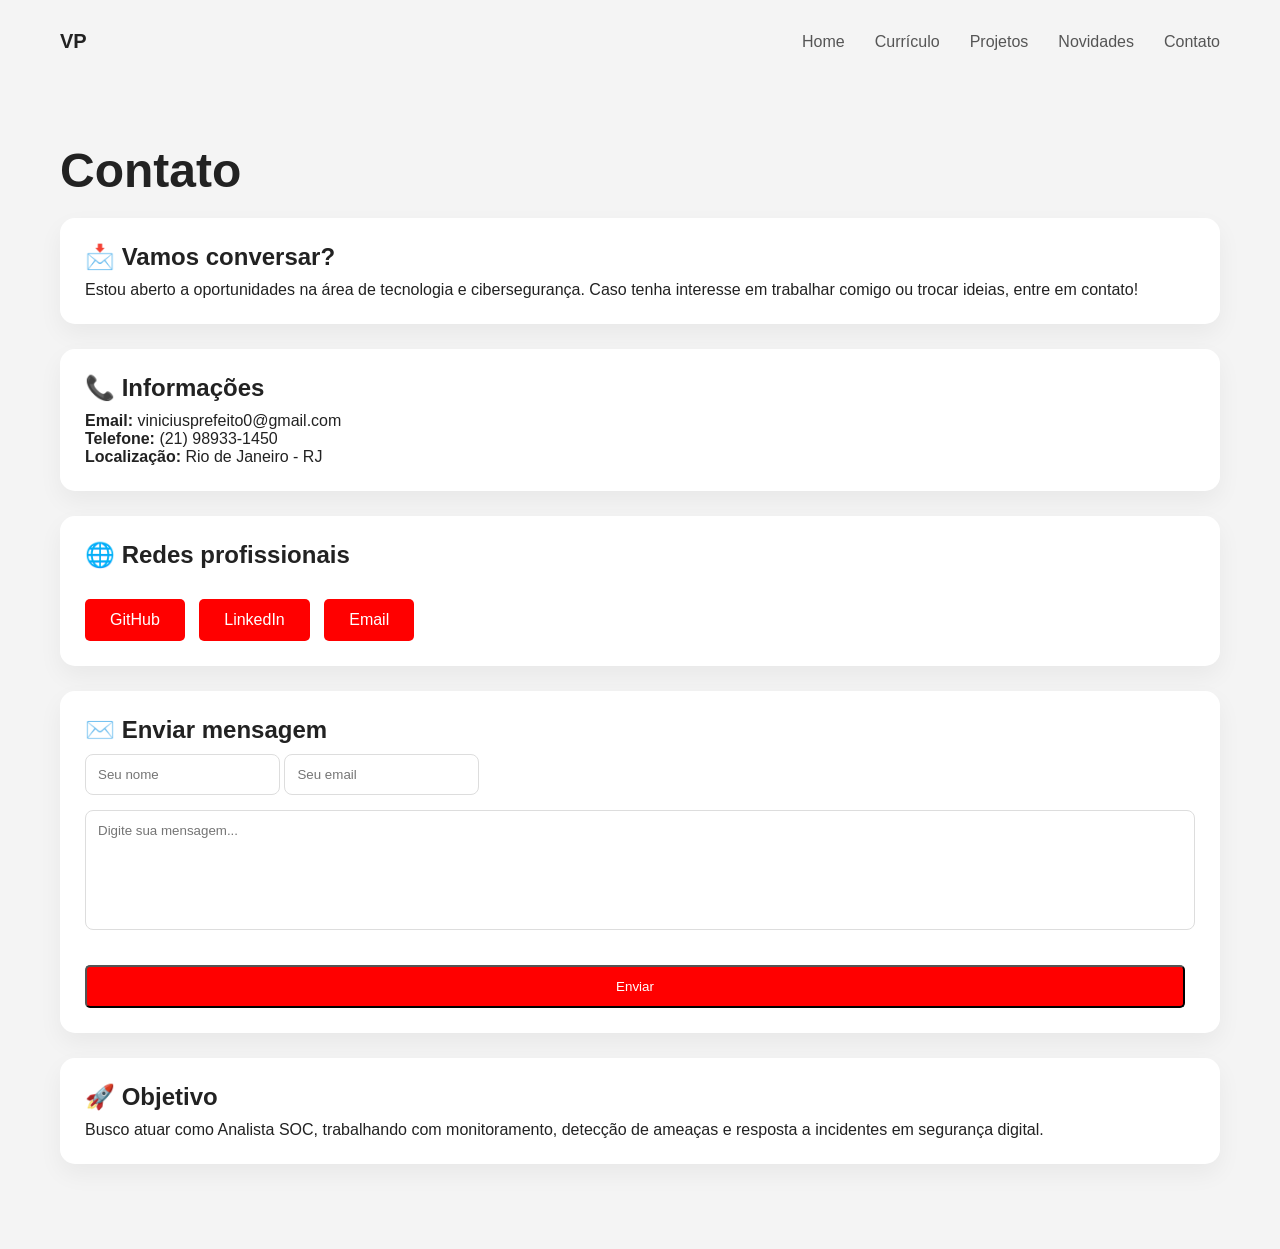
==== pages/contato.html @ 96071773 "portfolio final" ====
<!DOCTYPE html>
<html lang="pt-br">
<head>
<meta charset="UTF-8">
<title>Contato</title>
<link rel="stylesheet" href="../css/style.css">
</head>
<body>

<header>
    <nav>
        <h2 class="logo">VP</h2>
        <ul>
            <li><a href="../index.html">Home</a></li>
            <li><a href="curriculo.html">Currículo</a></li>
            <li><a href="projetos.html">Projetos</a></li>
            <li><a href="novidades.html">Novidades</a></li>
            <li><a href="#">Contato</a></li>
        </ul>
    </nav>
</header>

<section class="page">

<h1>Contato</h1>

<!-- INTRO -->
<div class="card fade-in">
    <h2>📩 Vamos conversar?</h2>
    <p>
        Estou aberto a oportunidades na área de tecnologia e cibersegurança.
        Caso tenha interesse em trabalhar comigo ou trocar ideias, entre em contato!
    </p>
</div>

<!-- INFORMAÇÕES -->
<div class="card fade-in">
    <h2>📞 Informações</h2>
    <p><strong>Email:</strong> viniciusprefeito0@gmail.com</p>
    <p><strong>Telefone:</strong> (21) 98933-1450</p>
    <p><strong>Localização:</strong> Rio de Janeiro - RJ</p>
</div>

<!-- REDES -->
<div class="card fade-in">
    <h2>🌐 Redes profissionais</h2>

    <a href="https://github.com/XxViniciusxX" target="_blank" class="btn">
        GitHub
    </a>

    <a href="https://www.linkedin.com/in/viniciuspadula1213" target="_blank" class="btn">
        LinkedIn
    </a>

    <a href="mailto:viniciusprefeito0@gmail.com?subject=Contato%20via%20Portfólio" class="btn">
        Email
    </a>
</div>

<!-- FORMULÁRIO -->
<div class="card fade-in">
    <h2>✉️ Enviar mensagem</h2>

    <form action="https://formspree.io/f/xwvwobeb" method="POST" class="form-contato">

        <div class="input-group">
            <input type="text" name="nome" placeholder="Seu nome" required>
            <input type="email" name="email" placeholder="Seu email" required>
        </div>

    <textarea name="mensagem" placeholder="Digite sua mensagem..." required></textarea>

    <button type="submit" class="btn">Enviar</button>

</form>
</div>

<!-- OBJETIVO -->
<div class="card fade-in">
    <h2>🚀 Objetivo</h2>
    <p>
        Busco atuar como Analista SOC, trabalhando com monitoramento,
        detecção de ameaças e resposta a incidentes em segurança digital.
    </p>
</div>

</section>

</body>
</html>
---- css/style.css ----
* {
    margin: 0;
    padding: 0;
    box-sizing: border-box;
}

body {
    font-family: 'Poppins', sans-serif;
    background: #f4f4f4;
    color: #222;
    position: relative;
    z-index: 1;
}

/* NAVBAR */

header {
    padding: 30px 60px;
}

nav {
    display: flex;
    justify-content: space-between;
    align-items: center;
}

.logo {
    font-weight: 700;
    font-size: 20px;
}

nav ul {
    display: flex;
    gap: 30px;
    list-style: none;
}

nav a {
    text-decoration: none;
    color: #555;
    font-weight: 500;
    transition: 0.3s;
}

nav a:hover {
    color: red;
}

/* HERO */

.hero {
    display: flex;
    justify-content: space-between;
    align-items: center;
    padding: 80px 60px;
    position: relative;
    z-index: 2;
}

.left {
    max-width: 500px;
}

.hello {
    color: #888;
    letter-spacing: 2px;
    margin-bottom: 20px;
}

h1 {
    font-size: 48px;
    margin-bottom: 20px;
}

h1 span {
    color: red;
}

.desc {
    color: #666;
    margin-bottom: 30px;
}

/* BOTÕES */

.btn {
    display: inline-block;
    padding: 12px 25px;
    background: red;
    color: white;
    text-decoration: none;
    font-weight: 500;
    border-radius: 5px;
    margin-right: 10px;
    margin-top: 15px; /* ✅ ESPAÇO ADICIONADO */
    transition: 0.3s;
}

.btn:hover {
    background: black;
}

/* IMAGEM HERO */

.right {
    position: relative;
}

.right img {
    width: 350px;
    border-radius: 10px;
    z-index: 2;
    position: relative;
}

/* efeito atrás da imagem */
.right::before {
    content: "";
    position: absolute;
    width: 350px;
    height: 350px;
    background: radial-gradient(circle, rgba(255,0,0,0.2), transparent);
    top: 50%;
    left: 50%;
    transform: translate(-50%, -50%);
    z-index: 1;
    filter: blur(40px);
}

/* PÁGINAS */

.page {
    padding: 60px;
    position: relative;
    z-index: 2;
}

/* CARDS */

.card {
    background: white;
    padding: 25px;
    margin-bottom: 25px;
    border-radius: 15px;
    box-shadow: 0 10px 25px rgba(0,0,0,0.05);
    transition: 0.3s;
}

.card:hover {
    transform: translateY(-5px);
    box-shadow: 0 15px 35px rgba(0,0,0,0.1);
}

/* BOTÃO DENTRO DOS CARDS (PROJETOS) */

.card .btn {
    margin-top: 20px; /* MAIS ESPAÇO AINDA */
}

/* PROJETOS */

.card h2 {
    margin-bottom: 10px;
}

.card h3 {
    margin-top: 15px;
}

.card ul {
    margin-left: 20px;
    margin-top: 10px;
}

.card pre {
    background: #111;
    color: #0f0;
    padding: 15px;
    border-radius: 10px;
    overflow-x: auto;
    margin-top: 10px;
    font-size: 12px;
}

/* ANIMAÇÃO */

.fade-in {
    opacity: 0;
    transform: translateY(20px);
    animation: fadeUp 1s ease forwards;
}

@keyframes fadeUp {
    to {
        opacity: 1;
        transform: translateY(0);
    }
}

/* FUMAÇA */

.smoke-container {
    position: fixed;
    top: 0;
    left: 0;
    width: 100%;
    height: 100%;
    pointer-events: none;
    z-index: 0;
}

.smoke-container span {
    position: absolute;
    bottom: -100px;
    width: 200px;
    height: 200px;
    background: radial-gradient(circle, rgba(200,200,200,0.2), transparent);
    border-radius: 50%;
    filter: blur(25px);
    animation: smoke 12s linear infinite;
}

.smoke-container span:nth-child(1) { left: 10%; }
.smoke-container span:nth-child(2) { left: 30%; }
.smoke-container span:nth-child(3) { left: 50%; }
.smoke-container span:nth-child(4) { left: 70%; }
.smoke-container span:nth-child(5) { left: 90%; }

@keyframes smoke {
    0% {
        transform: translateY(0) scale(1);
        opacity: 0.3;
    }
    100% {
        transform: translateY(-120vh) scale(1.5);
        opacity: 0;
    }
}

/* RESPONSIVO */

@media (max-width: 900px) {

    .hero {
        flex-direction: column;
        text-align: center;
    }

    .right img {
        margin-top: 20px;
        width: 220px;
    }

    nav ul {
        display: none;
    }

    .page {
        padding: 30px;
    }
}

/* FORMULÁRIO */

form {
    display: flex;
    flex-direction: column;
    gap: 15px;
}

form input,
form textarea {
    padding: 12px;
    border: 1px solid #ddd;
    border-radius: 8px;
    font-family: inherit;
}

form textarea {
    min-height: 120px;
    resize: none;
}

form input:focus,
form textarea:focus {
    outline: none;
    border-color: red;
}
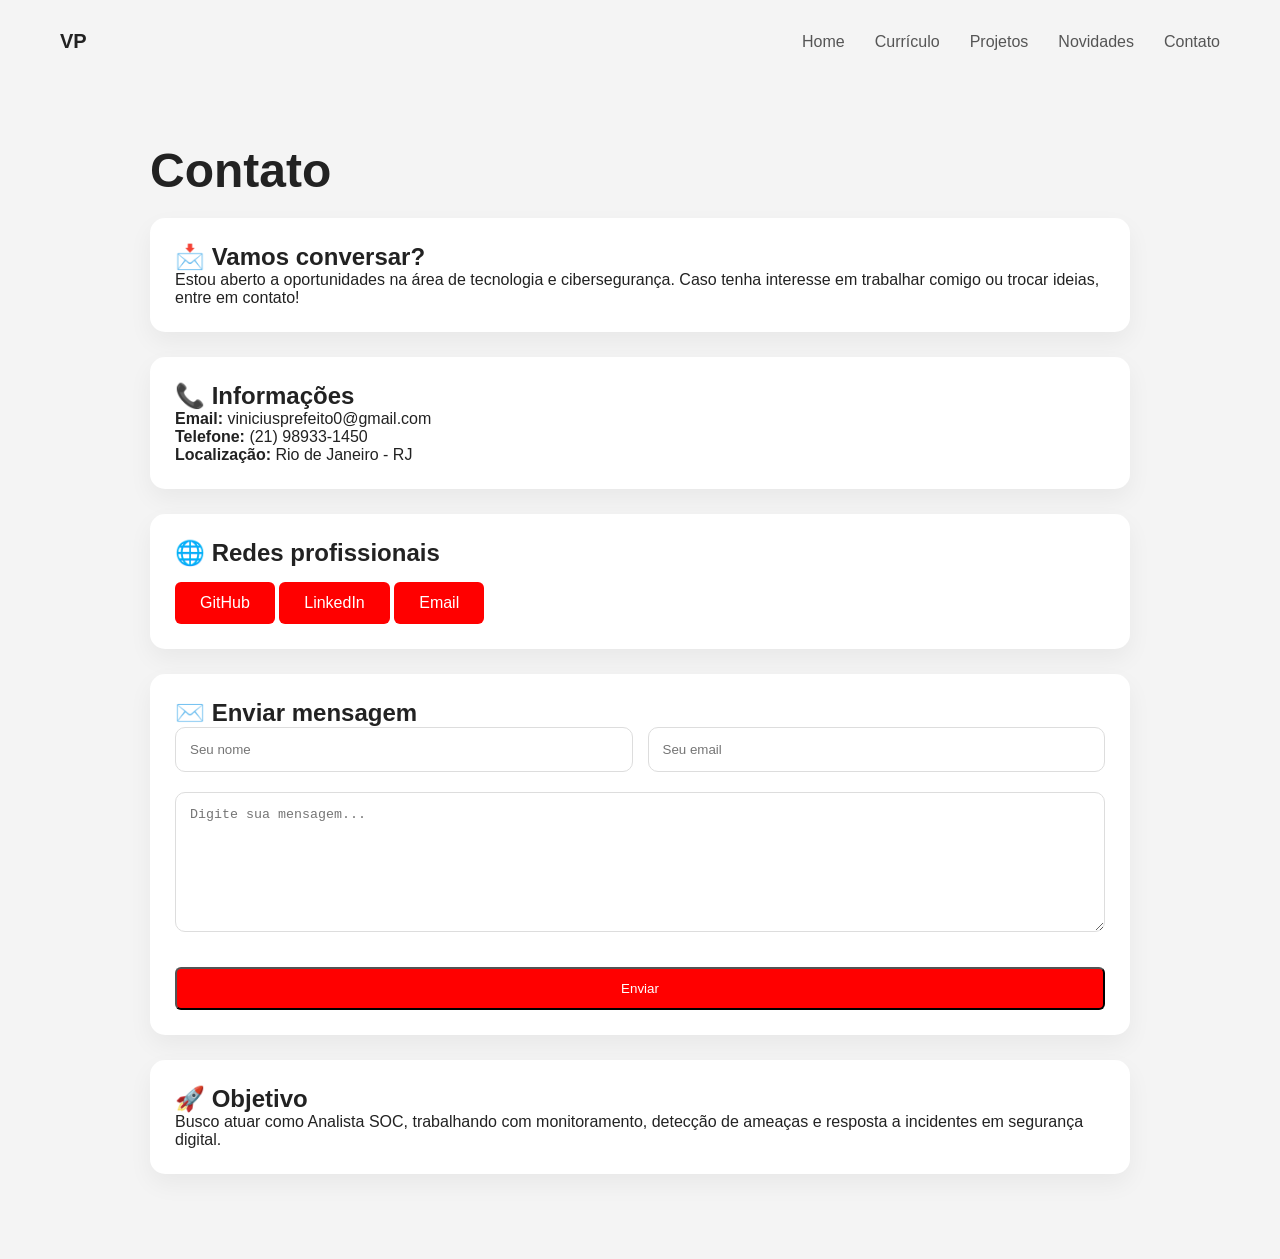
==== commit e7e851e4: "layout final responsivo" ====
--- a/pages/contato.html
+++ b/pages/contato.html
@@ -2,6 +2,7 @@
 <html lang="pt-br">
 <head>
 <meta charset="UTF-8">
+<meta name="viewport" content="width=device-width, initial-scale=1.0">
 <title>Contato</title>
 <link rel="stylesheet" href="../css/style.css">
 </head>
--- a/css/style.css
+++ b/css/style.css
@@ -8,11 +8,9 @@
     font-family: 'Poppins', sans-serif;
     background: #f4f4f4;
     color: #222;
-    position: relative;
-    z-index: 1;
-}
-
-/* NAVBAR */
+}
+
+/* NAV */
 
 header {
     padding: 30px 60px;
@@ -39,7 +37,6 @@
     text-decoration: none;
     color: #555;
     font-weight: 500;
-    transition: 0.3s;
 }
 
 nav a:hover {
@@ -53,8 +50,6 @@
     justify-content: space-between;
     align-items: center;
     padding: 80px 60px;
-    position: relative;
-    z-index: 2;
 }
 
 .left {
@@ -63,7 +58,6 @@
 
 .hello {
     color: #888;
-    letter-spacing: 2px;
     margin-bottom: 20px;
 }
 
@@ -81,7 +75,7 @@
     margin-bottom: 30px;
 }
 
-/* BOTÕES */
+/* BOTÃO */
 
 .btn {
     display: inline-block;
@@ -89,50 +83,32 @@
     background: red;
     color: white;
     text-decoration: none;
-    font-weight: 500;
-    border-radius: 5px;
-    margin-right: 10px;
-    margin-top: 15px; /* ✅ ESPAÇO ADICIONADO */
+    border-radius: 6px;
+    margin-top: 15px;
     transition: 0.3s;
 }
 
 .btn:hover {
-    background: black;
-}
-
-/* IMAGEM HERO */
-
-.right {
-    position: relative;
-}
+    background: #cc0000;
+}
+
+.btn:active {
+    transform: scale(0.97);
+}
+
+/* IMAGEM */
 
 .right img {
     width: 350px;
     border-radius: 10px;
-    z-index: 2;
-    position: relative;
-}
-
-/* efeito atrás da imagem */
-.right::before {
-    content: "";
-    position: absolute;
-    width: 350px;
-    height: 350px;
-    background: radial-gradient(circle, rgba(255,0,0,0.2), transparent);
-    top: 50%;
-    left: 50%;
-    transform: translate(-50%, -50%);
-    z-index: 1;
-    filter: blur(40px);
-}
-
-/* PÁGINAS */
+}
+
+/* PÁGINAS PADRÃO */
 
 .page {
     padding: 60px;
-    position: relative;
-    z-index: 2;
+    max-width: 1100px;
+    margin: auto;
 }
 
 /* CARDS */
@@ -148,141 +124,107 @@
 
 .card:hover {
     transform: translateY(-5px);
-    box-shadow: 0 15px 35px rgba(0,0,0,0.1);
-}
-
-/* BOTÃO DENTRO DOS CARDS (PROJETOS) */
-
-.card .btn {
-    margin-top: 20px; /* MAIS ESPAÇO AINDA */
-}
-
-/* PROJETOS */
-
-.card h2 {
-    margin-bottom: 10px;
-}
-
-.card h3 {
-    margin-top: 15px;
-}
-
-.card ul {
-    margin-left: 20px;
-    margin-top: 10px;
-}
-
-.card pre {
-    background: #111;
-    color: #0f0;
-    padding: 15px;
+}
+
+/* FORMULÁRIO */
+
+.form-contato {
+    display: flex;
+    flex-direction: column;
+    gap: 20px;
+}
+
+.input-group {
+    display: flex;
+    gap: 15px;
+}
+
+.input-group input {
+    flex: 1;
+}
+
+.form-contato input,
+.form-contato textarea {
+    padding: 14px;
+    border: 1px solid #ddd;
     border-radius: 10px;
-    overflow-x: auto;
-    margin-top: 10px;
-    font-size: 12px;
-}
-
-/* ANIMAÇÃO */
-
-.fade-in {
-    opacity: 0;
-    transform: translateY(20px);
-    animation: fadeUp 1s ease forwards;
-}
-
-@keyframes fadeUp {
-    to {
-        opacity: 1;
-        transform: translateY(0);
-    }
-}
-
-/* FUMAÇA */
-
-.smoke-container {
-    position: fixed;
-    top: 0;
-    left: 0;
-    width: 100%;
-    height: 100%;
-    pointer-events: none;
-    z-index: 0;
-}
-
-.smoke-container span {
-    position: absolute;
-    bottom: -100px;
-    width: 200px;
-    height: 200px;
-    background: radial-gradient(circle, rgba(200,200,200,0.2), transparent);
-    border-radius: 50%;
-    filter: blur(25px);
-    animation: smoke 12s linear infinite;
-}
-
-.smoke-container span:nth-child(1) { left: 10%; }
-.smoke-container span:nth-child(2) { left: 30%; }
-.smoke-container span:nth-child(3) { left: 50%; }
-.smoke-container span:nth-child(4) { left: 70%; }
-.smoke-container span:nth-child(5) { left: 90%; }
-
-@keyframes smoke {
-    0% {
-        transform: translateY(0) scale(1);
-        opacity: 0.3;
-    }
-    100% {
-        transform: translateY(-120vh) scale(1.5);
-        opacity: 0;
-    }
-}
-
-/* RESPONSIVO */
-
-@media (max-width: 900px) {
-
-    .hero {
-        flex-direction: column;
-        text-align: center;
-    }
-
-    .right img {
-        margin-top: 20px;
-        width: 220px;
-    }
-
-    nav ul {
-        display: none;
-    }
-
-    .page {
-        padding: 30px;
-    }
-}
-
-/* FORMULÁRIO */
-
-form {
-    display: flex;
-    flex-direction: column;
-    gap: 15px;
-}
-
-form input,
-form textarea {
-    padding: 12px;
-    border: 1px solid #ddd;
-    border-radius: 8px;
-    font-family: inherit;
-}
-
-form textarea {
-    min-height: 120px;
-    resize: none;
-}
-
-form input:focus,
-form textarea:focus {
+}
+
+.form-contato textarea {
+    min-height: 140px;
+}
+
+.form-contato input:focus,
+.form-contato textarea:focus {
     outline: none;
     border-color: red;
+}
+
+/* ================= MOBILE ================= */
+
+@media (max-width: 768px) {
+
+    body {
+        overflow-x: hidden;
+    }
+
+    header {
+        padding: 20px;
+    }
+
+    nav {
+        flex-direction: column;
+        gap: 10px;
+    }
+
+    nav ul {
+        display: flex;
+        flex-direction: column;
+        gap: 10px;
+    }
+
+    .hero {
+        flex-direction: column;
+        text-align: center;
+        padding: 40px 20px;
+    }
+
+    .left {
+        max-width: 100%;
+    }
+
+    h1 {
+        font-size: 28px;
+    }
+
+    .desc {
+        font-size: 14px;
+    }
+
+    .right img {
+        width: 200px;
+        margin-top: 20px;
+    }
+
+    .page {
+        padding: 20px;
+    }
+
+    .card {
+        padding: 20px;
+    }
+
+    .btn {
+        width: 100%;
+        text-align: center;
+    }
+
+    .input-group {
+        flex-direction: column;
+    }
+
+    .form-contato input,
+    .form-contato textarea {
+        width: 100%;
+    }
 }
